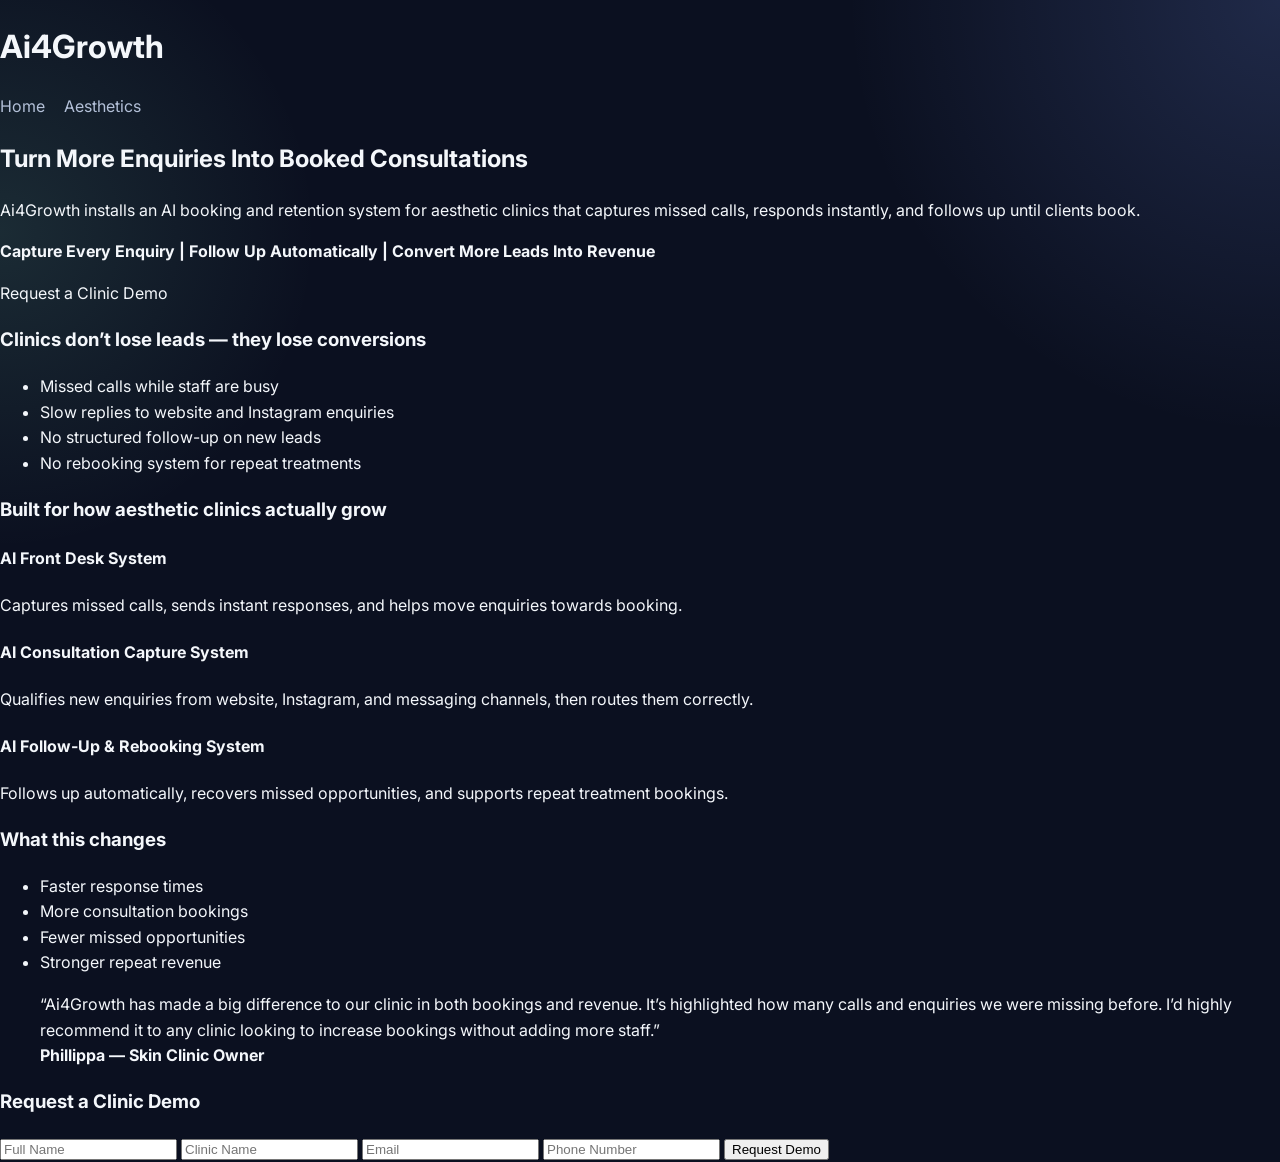
==== aesthetics.html @ f203308a "Create aesthetics.html" ====
<!DOCTYPE html>
<html lang="en">
<head>
  <meta charset="UTF-8" />
  <meta name="viewport" content="width=device-width, initial-scale=1.0" />
  <title>Aesthetics | Ai4Growth</title>
  <meta name="description" content="Ai4Growth helps aesthetic clinics capture missed enquiries, respond faster, and convert more consultations into booked revenue." />
  <link rel="preconnect" href="https://fonts.googleapis.com">
  <link rel="preconnect" href="https://fonts.gstatic.com" crossorigin>
  <link href="https://fonts.googleapis.com/css2?family=Inter:wght@400;500;600;700;800&display=swap" rel="stylesheet">
  <link rel="stylesheet" href="styles.css" />
</head>
<body>

<header>
  <h1>Ai4Growth</h1>
  <nav>
    <a href="index.html">Home</a>
    <a href="aesthetics.html">Aesthetics</a>
  </nav>
</header>

<section>
  <h2>Turn More Enquiries Into Booked Consultations</h2>
  <p>Ai4Growth installs an AI booking and retention system for aesthetic clinics that captures missed calls, responds instantly, and follows up until clients book.</p>

  <p><strong>Capture Every Enquiry | Follow Up Automatically | Convert More Leads Into Revenue</strong></p>

  <a href="#form">Request a Clinic Demo</a>
</section>

<section>
  <h3>Clinics don’t lose leads — they lose conversions</h3>
  <ul>
    <li>Missed calls while staff are busy</li>
    <li>Slow replies to website and Instagram enquiries</li>
    <li>No structured follow-up on new leads</li>
    <li>No rebooking system for repeat treatments</li>
  </ul>
</section>

<section>
  <h3>Built for how aesthetic clinics actually grow</h3>

  <h4>AI Front Desk System</h4>
  <p>Captures missed calls, sends instant responses, and helps move enquiries towards booking.</p>

  <h4>AI Consultation Capture System</h4>
  <p>Qualifies new enquiries from website, Instagram, and messaging channels, then routes them correctly.</p>

  <h4>AI Follow-Up & Rebooking System</h4>
  <p>Follows up automatically, recovers missed opportunities, and supports repeat treatment bookings.</p>
</section>

<section>
  <h3>What this changes</h3>
  <ul>
    <li>Faster response times</li>
    <li>More consultation bookings</li>
    <li>Fewer missed opportunities</li>
    <li>Stronger repeat revenue</li>
  </ul>
</section>

<section>
  <blockquote>
    “Ai4Growth has made a big difference to our clinic in both bookings and revenue. It’s highlighted how many calls and enquiries we were missing before. I’d highly recommend it to any clinic looking to increase bookings without adding more staff.”
    <br><strong>Phillippa — Skin Clinic Owner</strong>
  </blockquote>
</section>

<section id="form">
  <h3>Request a Clinic Demo</h3>

  <form name="clinic-demo" method="POST" data-netlify="true">
    <input type="hidden" name="form-name" value="clinic-demo">

    <input type="text" name="name" placeholder="Full Name" required>
    <input type="text" name="clinic" placeholder="Clinic Name">
    <input type="email" name="email" placeholder="Email" required>
    <input type="tel" name="phone" placeholder="Phone Number">

    <button type="submit">Request Demo</button>
  </form>
</section>

</body>
</html>
---- styles.css ----
:root {
  --bg: #0b1020;
  --bg-soft: #10182d;
  --surface: rgba(255, 255, 255, 0.06);
  --surface-strong: rgba(255, 255, 255, 0.1);
  --text: #f4f7fb;
  --muted: #b3c0d8;
  --line: rgba(255, 255, 255, 0.1);
  --accent: #7c9cff;
  --accent-2: #8ef0c8;
  --shadow: 0 24px 60px rgba(0, 0, 0, 0.28);
}

* { box-sizing: border-box; }
html { scroll-behavior: smooth; }
body {
  margin: 0;
  font-family: 'Inter', system-ui, sans-serif;
  background:
    radial-gradient(circle at top right, rgba(124, 156, 255, 0.18), transparent 25%),
    radial-gradient(circle at left 20%, rgba(142, 240, 200, 0.12), transparent 20%),
    var(--bg);
  color: var(--text);
  line-height: 1.6;
}

a { color: inherit; text-decoration: none; }
img { max-width: 100%; }
.container { width: min(1120px, calc(100% - 2rem)); margin: 0 auto; }
.announcement {
  text-align: center;
  padding: 0.7rem 1rem;
  background: rgba(124, 156, 255, 0.12);
  color: #d7e1ff;
  font-size: 0.95rem;
  border-bottom: 1px solid var(--line);
}
.site-header {
  position: sticky;
  top: 0;
  backdrop-filter: blur(14px);
  background: rgba(11, 16, 32, 0.7);
  border-bottom: 1px solid var(--line);
  z-index: 10;
}
.nav {
  display: flex;
  align-items: center;
  justify-content: space-between;
  padding: 1rem 0;
}
.brand {
  display: flex;
  align-items: center;
  gap: 0.75rem;
  font-weight: 800;
  letter-spacing: 0.02em;
}
.brand-mark {
  width: 2rem;
  height: 2rem;
  display: grid;
  place-items: center;
  border-radius: 0.7rem;
  background: linear-gradient(135deg, var(--accent), var(--accent-2));
  color: #08111f;
  box-shadow: var(--shadow);
}
nav {
  display: flex;
  align-items: center;
  gap: 1.2rem;
  flex-wrap: wrap;
}
nav a { color: var(--muted); }
nav a:hover { color: var(--text); }
.hero {
  padding: 5rem 0 4rem;
}
.hero-grid,
.section-grid,
.testimonial-grid,
.pricing-box,
.waitlist-box {
  display: grid;
  grid-template-columns: repeat(2, minmax(0, 1fr));
  gap: 2rem;
  align-items: center;
}
.eyebrow {
  text-transform: uppercase;
  letter-spacing: 0.12em;
  color: var(--accent-2);
  font-size: 0.85rem;
  font-weight: 700;
  margin-bottom: 0.5rem;
}
.hero h1,
.section h2 {
  line-height: 1.05;
  margin: 0 0 1rem;
}
.hero h1 { font-size: clamp(2.7rem, 6vw, 4.8rem); }
.section h2 { font-size: clamp(2rem, 4vw, 3rem); }
.subcopy,
.muted { color: var(--muted); }
.hero-actions {
  display: flex;
  gap: 1rem;
  flex-wrap: wrap;
  margin: 1.5rem 0 2rem;
}
.btn {
  display: inline-flex;
  justify-content: center;
  align-items: center;
  gap: 0.5rem;
  border-radius: 999px;
  padding: 0.95rem 1.35rem;
  font-weight: 700;
  border: 1px solid transparent;
  transition: 0.2s ease;
}
.btn:hover { transform: translateY(-1px); }
.btn-primary {
  background: linear-gradient(135deg, var(--accent), #9a8dff);
  color: white;
  box-shadow: var(--shadow);
}
.btn-secondary,
.btn-outline {
  border-color: var(--line);
  color: var(--text);
  background: rgba(255,255,255,0.02);
}
.btn-small { padding: 0.65rem 1rem; }
.full-width { width: 100%; }
.stats {
  display: grid;
  grid-template-columns: repeat(3, minmax(0, 1fr));
  gap: 1rem;
}
.stats div,
.hero-card,
.info-card,
.step-card,
.feature-card,
.quote-card,
.pricing-card,
.waitlist-form,
.pricing-box,
.waitlist-box {
  background: var(--surface);
  border: 1px solid var(--line);
  box-shadow: var(--shadow);
}
.stats div {
  border-radius: 1rem;
  padding: 1rem;
}
.stats strong { display: block; font-size: 1.15rem; }
.stats span { color: var(--muted); font-size: 0.9rem; }
.hero-card,
.info-card,
.step-card,
.feature-card,
.quote-card,
.pricing-card,
.waitlist-form {
  border-radius: 1.4rem;
  padding: 1.4rem;
}
.hero-card { padding: 1.6rem; }
.hero-card ul,
.pricing-card ul { padding-left: 1.2rem; color: var(--muted); }
.mini-card-label,
.price-tag {
  display: inline-block;
  margin-bottom: 0.8rem;
  background: rgba(142, 240, 200, 0.14);
  color: var(--accent-2);
  padding: 0.35rem 0.7rem;
  border-radius: 999px;
  font-size: 0.82rem;
  font-weight: 700;
}
.hero-card-footer {
  margin-top: 1rem;
  display: flex;
  justify-content: space-between;
  align-items: center;
  gap: 1rem;
  color: var(--muted);
}
.pill {
  border: 1px solid var(--line);
  border-radius: 999px;
  padding: 0.35rem 0.7rem;
}
.logo-strip {
  border-top: 1px solid var(--line);
  border-bottom: 1px solid var(--line);
  background: rgba(255,255,255,0.02);
}
.logos {
  display: flex;
  gap: 1.4rem;
  align-items: center;
  justify-content: space-between;
  flex-wrap: wrap;
  padding: 1rem 0;
  color: var(--muted);
}
.section { padding: 5rem 0; }
.alt-bg { background: rgba(255,255,255,0.025); }
.problem-points,
.features-grid,
.steps,
.faq-list {
  display: grid;
  gap: 1rem;
}
.problem-points,
.features-grid { grid-template-columns: repeat(3, minmax(0, 1fr)); }
.steps { grid-template-columns: repeat(3, minmax(0, 1fr)); margin-top: 2rem; }
.center { text-align: center; max-width: 760px; margin: 0 auto 2rem; }
.section-heading { margin-bottom: 2rem; }
.step-number {
  color: var(--accent-2);
  font-weight: 800;
  letter-spacing: 0.1em;
}
.quote-card p { font-size: 1.2rem; line-height: 1.5; }
.quote-author { color: var(--muted); }
.pricing-box,
.waitlist-box {
  border-radius: 1.8rem;
  padding: 2rem;
}
.waitlist-form {
  display: grid;
  gap: 1rem;
}
.waitlist-form label {
  display: grid;
  gap: 0.45rem;
  font-weight: 600;
}
.waitlist-form input {
  width: 100%;
  background: rgba(255,255,255,0.03);
  color: var(--text);
  border: 1px solid var(--line);
  border-radius: 0.9rem;
  padding: 0.95rem 1rem;
  font: inherit;
}
.waitlist-form input::placeholder { color: #90a1c0; }
.form-message {
  min-height: 1.5rem;
  margin: 0;
  color: var(--accent-2);
  font-weight: 600;
}
.faq-list details {
  border: 1px solid var(--line);
  background: rgba(255,255,255,0.03);
  border-radius: 1rem;
  padding: 1rem 1.1rem;
}
.faq-list summary {
  cursor: pointer;
  font-weight: 700;
}
.site-footer {
  padding: 2rem 0 3rem;
  border-top: 1px solid var(--line);
}
.footer-content {
  display: flex;
  justify-content: space-between;
  gap: 1rem;
  align-items: center;
  flex-wrap: wrap;
}
.footer-links {
  display: flex;
  gap: 1rem;
  flex-wrap: wrap;
  color: var(--muted);
}

@media (max-width: 900px) {
  .hero-grid,
  .section-grid,
  .testimonial-grid,
  .pricing-box,
  .waitlist-box,
  .problem-points,
  .features-grid,
  .steps {
    grid-template-columns: 1fr;
  }

  nav {
    justify-content: flex-end;
    gap: 0.85rem;
    font-size: 0.95rem;
  }

  .hero { padding-top: 3rem; }
}

@media (max-width: 640px) {
  .stats { grid-template-columns: 1fr; }
  .nav { gap: 1rem; align-items: flex-start; flex-direction: column; }
  nav { justify-content: flex-start; }
}
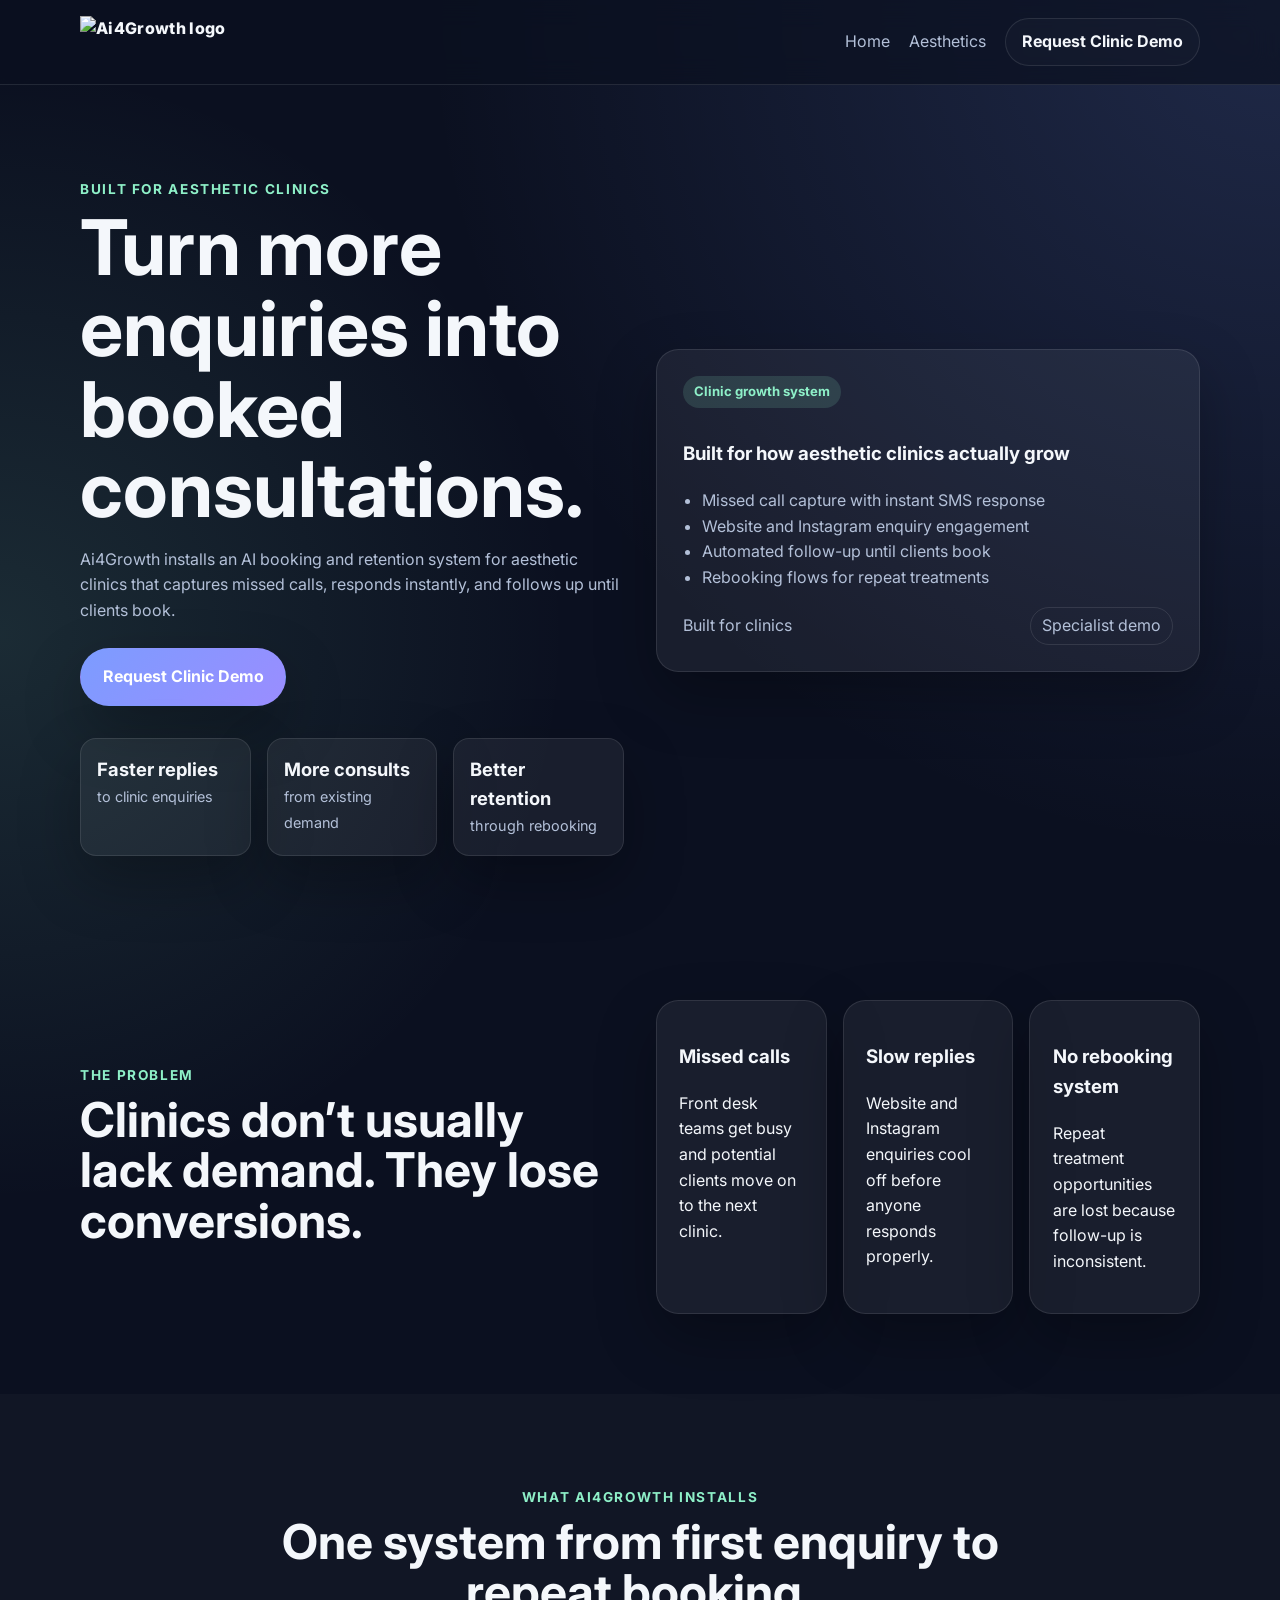
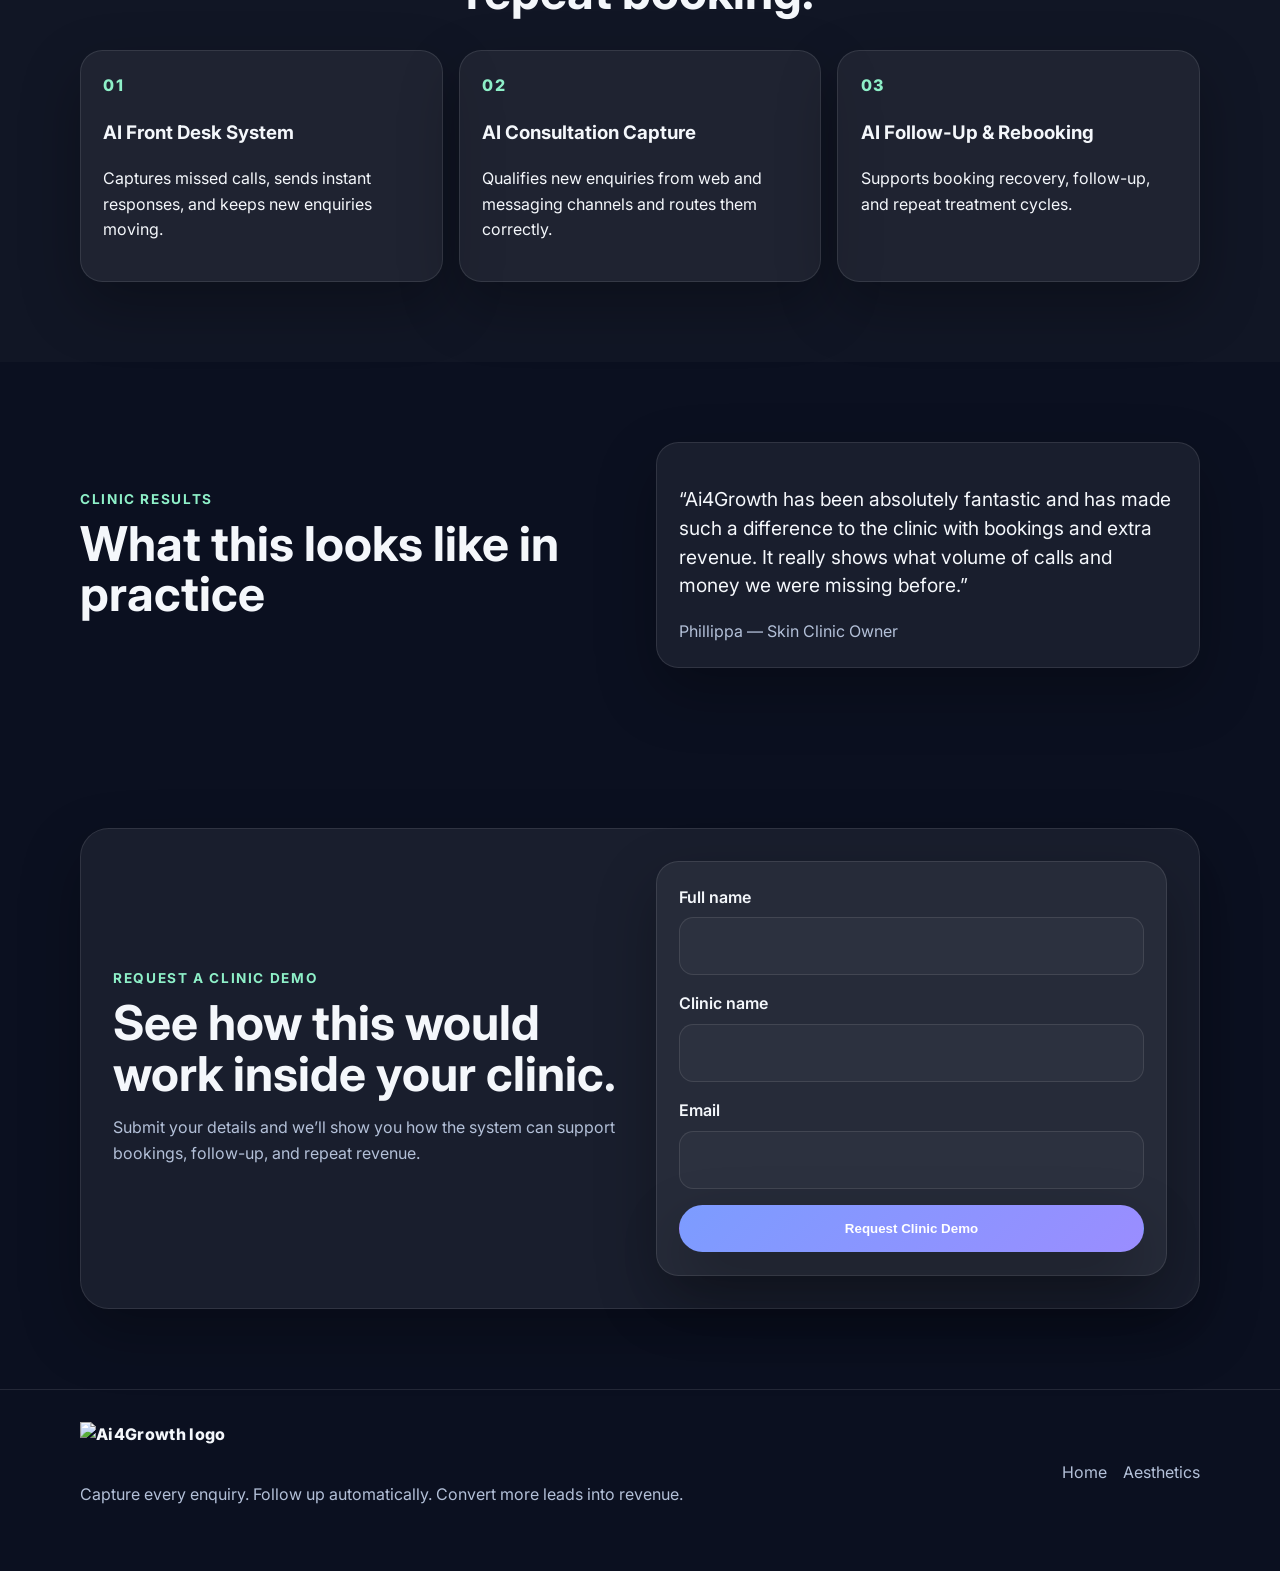
==== commit 37bb74ed: "Update aesthetics.html" ====
--- a/aesthetics.html
+++ b/aesthetics.html
@@ -4,85 +4,189 @@
   <meta charset="UTF-8" />
   <meta name="viewport" content="width=device-width, initial-scale=1.0" />
   <title>Aesthetics | Ai4Growth</title>
-  <meta name="description" content="Ai4Growth helps aesthetic clinics capture missed enquiries, respond faster, and convert more consultations into booked revenue." />
+  <meta name="description" content="Ai4Growth helps aesthetic clinics capture missed enquiries, respond faster, and convert more consultations into booked revenue.">
   <link rel="preconnect" href="https://fonts.googleapis.com">
   <link rel="preconnect" href="https://fonts.gstatic.com" crossorigin>
   <link href="https://fonts.googleapis.com/css2?family=Inter:wght@400;500;600;700;800&display=swap" rel="stylesheet">
   <link rel="stylesheet" href="styles.css" />
 </head>
+
 <body>
 
-<header>
-  <h1>Ai4Growth</h1>
-  <nav>
-    <a href="index.html">Home</a>
-    <a href="aesthetics.html">Aesthetics</a>
-  </nav>
+<header class="site-header">
+  <div class="container nav">
+    <div class="brand">
+      <img src="logo.png" alt="Ai4Growth logo" class="brand-logo">
+    </div>
+    <nav>
+      <a href="index.html">Home</a>
+      <a href="aesthetics.html">Aesthetics</a>
+      <a href="#form" class="btn btn-small btn-outline">Request Clinic Demo</a>
+    </nav>
+  </div>
 </header>
 
-<section>
-  <h2>Turn More Enquiries Into Booked Consultations</h2>
-  <p>Ai4Growth installs an AI booking and retention system for aesthetic clinics that captures missed calls, responds instantly, and follows up until clients book.</p>
+<main>
 
-  <p><strong>Capture Every Enquiry | Follow Up Automatically | Convert More Leads Into Revenue</strong></p>
+<section class="hero">
+  <div class="container hero-grid">
 
-  <a href="#form">Request a Clinic Demo</a>
+    <div class="hero-copy">
+      <p class="eyebrow">Built for aesthetic clinics</p>
+
+      <h1>Turn more enquiries into booked consultations.</h1>
+
+      <p class="subcopy">
+        Ai4Growth installs an AI booking and retention system for aesthetic clinics that captures missed calls, responds instantly, and follows up until clients book.
+      </p>
+
+      <div class="hero-actions">
+        <a href="#form" class="btn btn-primary">Request Clinic Demo</a>
+      </div>
+
+      <div class="stats">
+        <div><strong>Faster replies</strong><span>to clinic enquiries</span></div>
+        <div><strong>More consults</strong><span>from existing demand</span></div>
+        <div><strong>Better retention</strong><span>through rebooking</span></div>
+      </div>
+    </div>
+
+    <div class="hero-card">
+      <div class="mini-card-label">Clinic growth system</div>
+      <h3>Built for how aesthetic clinics actually grow</h3>
+      <ul>
+        <li>Missed call capture with instant SMS response</li>
+        <li>Website and Instagram enquiry engagement</li>
+        <li>Automated follow-up until clients book</li>
+        <li>Rebooking flows for repeat treatments</li>
+      </ul>
+      <div class="hero-card-footer">
+        <span>Built for clinics</span>
+        <span class="pill">Specialist demo</span>
+      </div>
+    </div>
+
+  </div>
 </section>
 
-<section>
-  <h3>Clinics don’t lose leads — they lose conversions</h3>
-  <ul>
-    <li>Missed calls while staff are busy</li>
-    <li>Slow replies to website and Instagram enquiries</li>
-    <li>No structured follow-up on new leads</li>
-    <li>No rebooking system for repeat treatments</li>
-  </ul>
+<section class="section">
+  <div class="container section-grid">
+    <div>
+      <p class="eyebrow">The problem</p>
+      <h2>Clinics don’t usually lack demand. They lose conversions.</h2>
+    </div>
+    <div class="problem-points">
+      <div class="info-card">
+        <h3>Missed calls</h3>
+        <p>Front desk teams get busy and potential clients move on to the next clinic.</p>
+      </div>
+      <div class="info-card">
+        <h3>Slow replies</h3>
+        <p>Website and Instagram enquiries cool off before anyone responds properly.</p>
+      </div>
+      <div class="info-card">
+        <h3>No rebooking system</h3>
+        <p>Repeat treatment opportunities are lost because follow-up is inconsistent.</p>
+      </div>
+    </div>
+  </div>
 </section>
 
-<section>
-  <h3>Built for how aesthetic clinics actually grow</h3>
+<section class="section alt-bg">
+  <div class="container">
+    <div class="section-heading center">
+      <p class="eyebrow">What Ai4Growth installs</p>
+      <h2>One system from first enquiry to repeat booking.</h2>
+    </div>
 
-  <h4>AI Front Desk System</h4>
-  <p>Captures missed calls, sends instant responses, and helps move enquiries towards booking.</p>
-
-  <h4>AI Consultation Capture System</h4>
-  <p>Qualifies new enquiries from website, Instagram, and messaging channels, then routes them correctly.</p>
-
-  <h4>AI Follow-Up & Rebooking System</h4>
-  <p>Follows up automatically, recovers missed opportunities, and supports repeat treatment bookings.</p>
+    <div class="steps">
+      <div class="step-card">
+        <span class="step-number">01</span>
+        <h3>AI Front Desk System</h3>
+        <p>Captures missed calls, sends instant responses, and keeps new enquiries moving.</p>
+      </div>
+      <div class="step-card">
+        <span class="step-number">02</span>
+        <h3>AI Consultation Capture</h3>
+        <p>Qualifies new enquiries from web and messaging channels and routes them correctly.</p>
+      </div>
+      <div class="step-card">
+        <span class="step-number">03</span>
+        <h3>AI Follow-Up & Rebooking</h3>
+        <p>Supports booking recovery, follow-up, and repeat treatment cycles.</p>
+      </div>
+    </div>
+  </div>
 </section>
 
-<section>
-  <h3>What this changes</h3>
-  <ul>
-    <li>Faster response times</li>
-    <li>More consultation bookings</li>
-    <li>Fewer missed opportunities</li>
-    <li>Stronger repeat revenue</li>
-  </ul>
+<section class="section testimonial-section">
+  <div class="container testimonial-grid">
+    <div>
+      <p class="eyebrow">Clinic results</p>
+      <h2>What this looks like in practice</h2>
+    </div>
+
+    <div class="quote-card">
+      <p>
+        “Ai4Growth has been absolutely fantastic and has made such a difference to the clinic with bookings and extra revenue. It really shows what volume of calls and money we were missing before.”
+      </p>
+      <div class="quote-author">Phillippa — Skin Clinic Owner</div>
+    </div>
+  </div>
 </section>
 
-<section>
-  <blockquote>
-    “Ai4Growth has made a big difference to our clinic in both bookings and revenue. It’s highlighted how many calls and enquiries we were missing before. I’d highly recommend it to any clinic looking to increase bookings without adding more staff.”
-    <br><strong>Phillippa — Skin Clinic Owner</strong>
-  </blockquote>
+<section id="form" class="section waitlist-section">
+  <div class="container waitlist-box">
+
+    <div>
+      <p class="eyebrow">Request a clinic demo</p>
+      <h2>See how this would work inside your clinic.</h2>
+      <p class="muted">Submit your details and we’ll show you how the system can support bookings, follow-up, and repeat revenue.</p>
+    </div>
+
+    <form name="clinic-demo" method="POST" data-netlify="true" class="waitlist-form">
+      <input type="hidden" name="form-name" value="clinic-demo">
+
+      <label>
+        Full name
+        <input type="text" name="name" required>
+      </label>
+
+      <label>
+        Clinic name
+        <input type="text" name="clinic">
+      </label>
+
+      <label>
+        Email
+        <input type="email" name="email" required>
+      </label>
+
+      <button type="submit" class="btn btn-primary full-width">Request Clinic Demo</button>
+    </form>
+
+  </div>
 </section>
 
-<section id="form">
-  <h3>Request a Clinic Demo</h3>
+</main>
 
-  <form name="clinic-demo" method="POST" data-netlify="true">
-    <input type="hidden" name="form-name" value="clinic-demo">
+<footer class="site-footer">
+  <div class="container footer-content">
 
-    <input type="text" name="name" placeholder="Full Name" required>
-    <input type="text" name="clinic" placeholder="Clinic Name">
-    <input type="email" name="email" placeholder="Email" required>
-    <input type="tel" name="phone" placeholder="Phone Number">
+    <div>
+      <div class="brand footer-brand">
+        <img src="logo.png" alt="Ai4Growth logo" class="footer-logo">
+      </div>
+      <p class="muted">Capture every enquiry. Follow up automatically. Convert more leads into revenue.</p>
+    </div>
 
-    <button type="submit">Request Demo</button>
-  </form>
-</section>
+    <div class="footer-links">
+      <a href="index.html">Home</a>
+      <a href="aesthetics.html">Aesthetics</a>
+    </div>
+
+  </div>
+</footer>
 
 </body>
 </html>
--- a/styles.css
+++ b/styles.css
@@ -316,3 +316,10 @@
   .nav { gap: 1rem; align-items: flex-start; flex-direction: column; }
   nav { justify-content: flex-start; }
 }
+.brand-logo {
+  height: 52px;
+}
+
+.footer-logo {
+  height: 44px;
+}
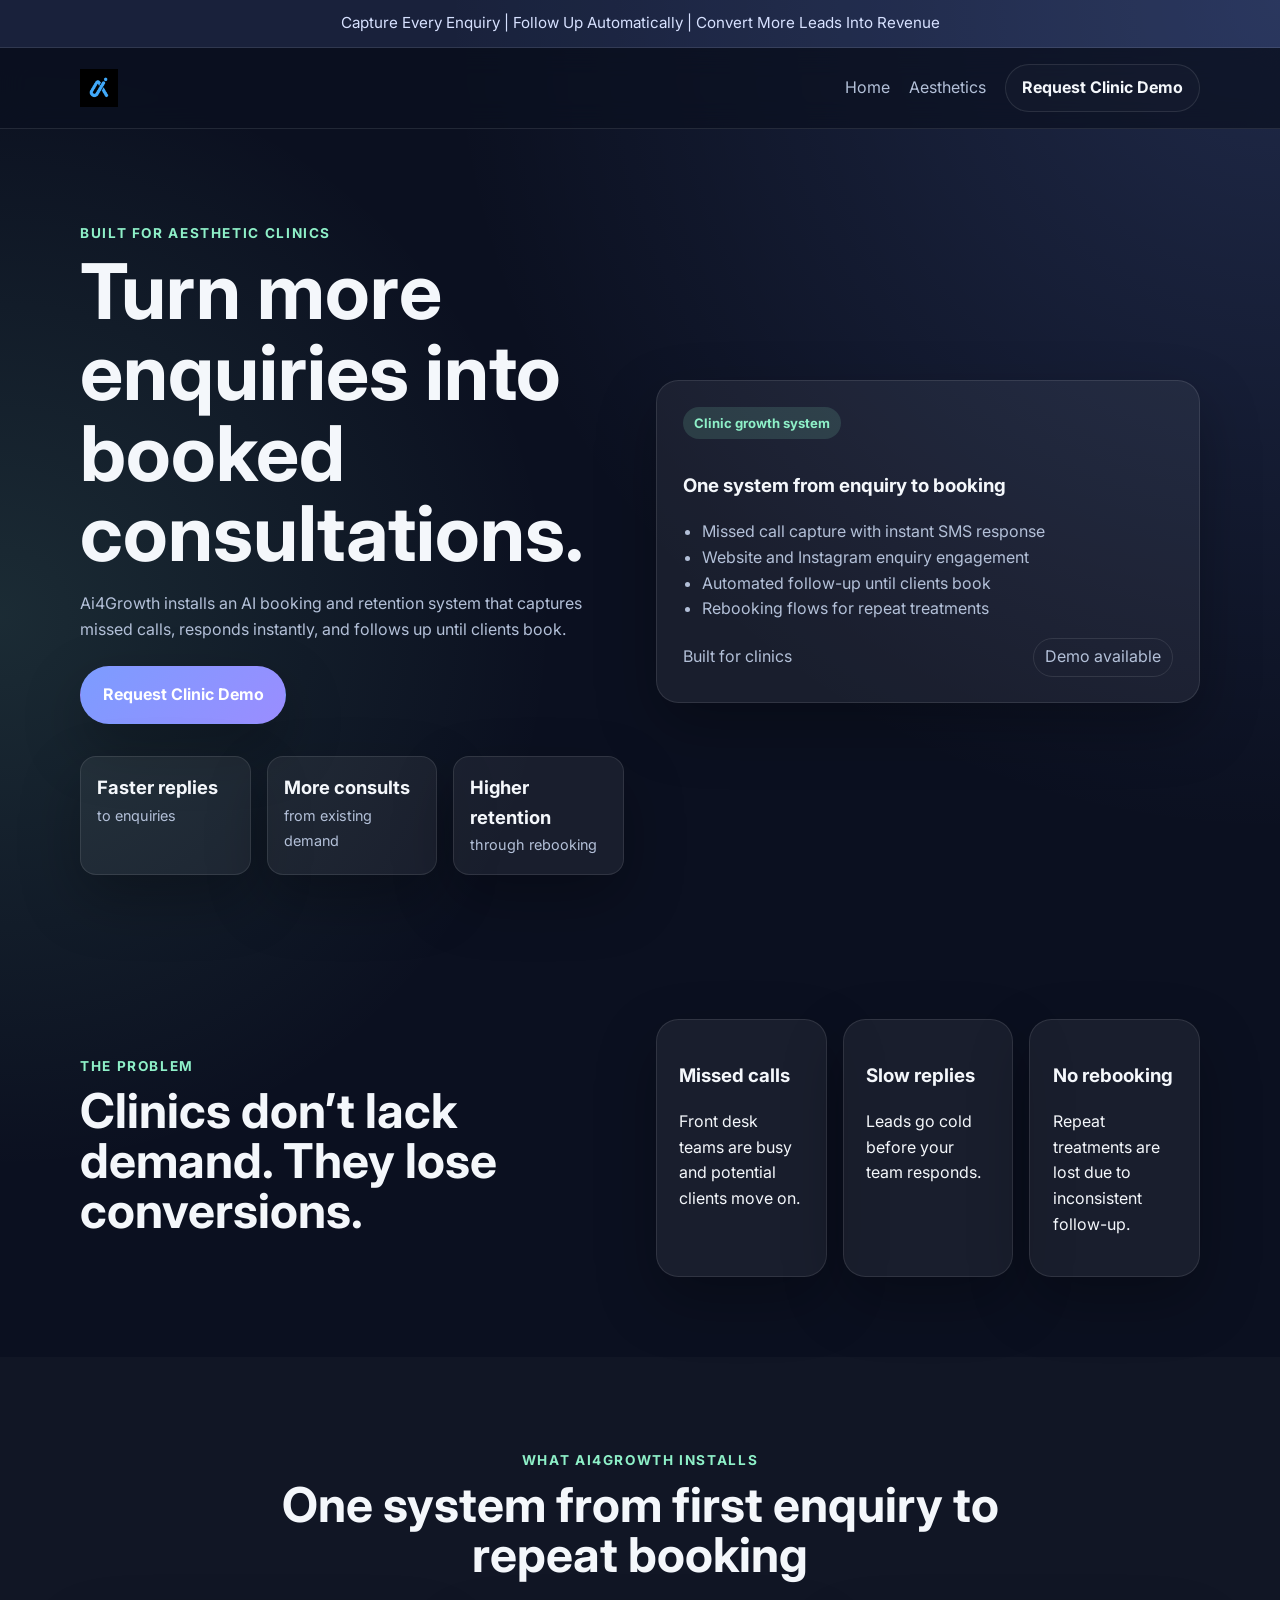
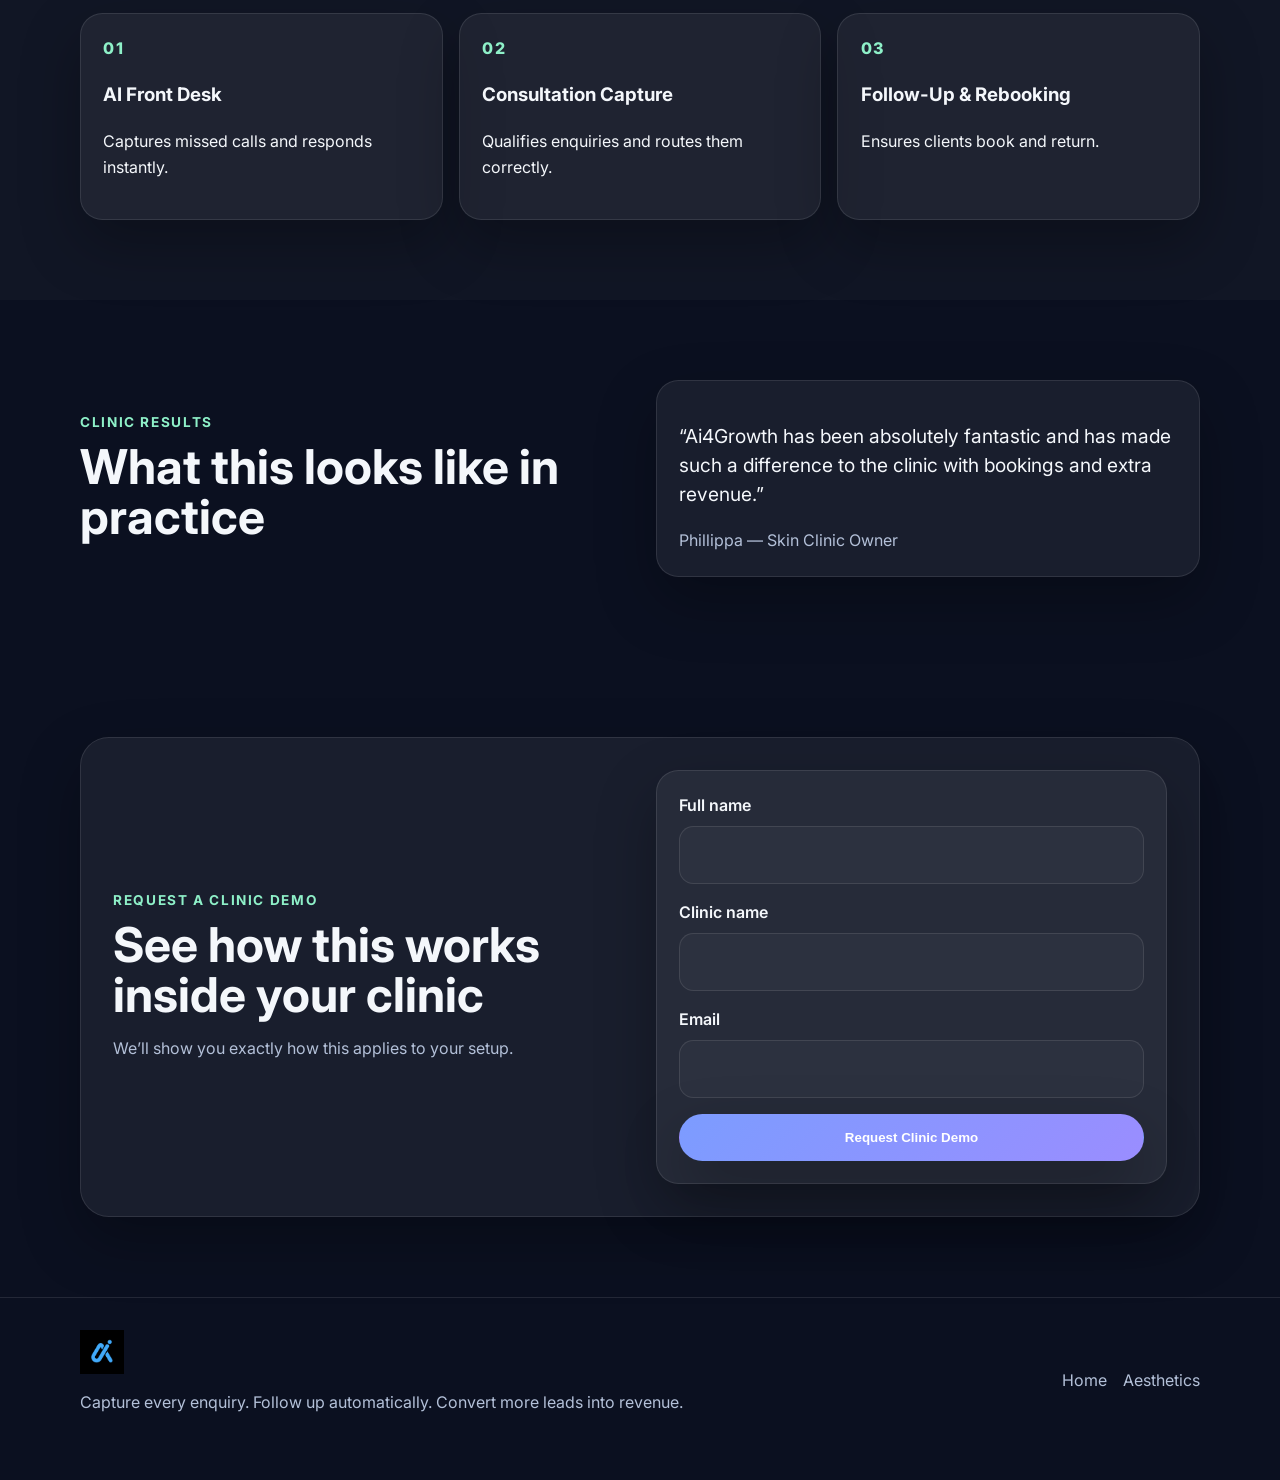
==== commit 411cccf7: "Update aesthetics.html" ====
--- a/aesthetics.html
+++ b/aesthetics.html
@@ -13,6 +13,11 @@
 
 <body>
 
+<!-- USP BAR -->
+<div class="announcement usp-bar">
+  Capture Every Enquiry | Follow Up Automatically | Convert More Leads Into Revenue
+</div>
+
 <header class="site-header">
   <div class="container nav">
     <div class="brand">
@@ -37,7 +42,7 @@
       <h1>Turn more enquiries into booked consultations.</h1>
 
       <p class="subcopy">
-        Ai4Growth installs an AI booking and retention system for aesthetic clinics that captures missed calls, responds instantly, and follows up until clients book.
+        Ai4Growth installs an AI booking and retention system that captures missed calls, responds instantly, and follows up until clients book.
       </p>
 
       <div class="hero-actions">
@@ -45,15 +50,15 @@
       </div>
 
       <div class="stats">
-        <div><strong>Faster replies</strong><span>to clinic enquiries</span></div>
+        <div><strong>Faster replies</strong><span>to enquiries</span></div>
         <div><strong>More consults</strong><span>from existing demand</span></div>
-        <div><strong>Better retention</strong><span>through rebooking</span></div>
+        <div><strong>Higher retention</strong><span>through rebooking</span></div>
       </div>
     </div>
 
     <div class="hero-card">
       <div class="mini-card-label">Clinic growth system</div>
-      <h3>Built for how aesthetic clinics actually grow</h3>
+      <h3>One system from enquiry to booking</h3>
       <ul>
         <li>Missed call capture with instant SMS response</li>
         <li>Website and Instagram enquiry engagement</li>
@@ -62,7 +67,7 @@
       </ul>
       <div class="hero-card-footer">
         <span>Built for clinics</span>
-        <span class="pill">Specialist demo</span>
+        <span class="pill">Demo available</span>
       </div>
     </div>
 
@@ -73,20 +78,23 @@
   <div class="container section-grid">
     <div>
       <p class="eyebrow">The problem</p>
-      <h2>Clinics don’t usually lack demand. They lose conversions.</h2>
-    </div>
+      <h2>Clinics don’t lack demand. They lose conversions.</h2>
+    </div>
+
     <div class="problem-points">
       <div class="info-card">
         <h3>Missed calls</h3>
-        <p>Front desk teams get busy and potential clients move on to the next clinic.</p>
-      </div>
+        <p>Front desk teams are busy and potential clients move on.</p>
+      </div>
+
       <div class="info-card">
         <h3>Slow replies</h3>
-        <p>Website and Instagram enquiries cool off before anyone responds properly.</p>
-      </div>
+        <p>Leads go cold before your team responds.</p>
+      </div>
+
       <div class="info-card">
-        <h3>No rebooking system</h3>
-        <p>Repeat treatment opportunities are lost because follow-up is inconsistent.</p>
+        <h3>No rebooking</h3>
+        <p>Repeat treatments are lost due to inconsistent follow-up.</p>
       </div>
     </div>
   </div>
@@ -96,24 +104,26 @@
   <div class="container">
     <div class="section-heading center">
       <p class="eyebrow">What Ai4Growth installs</p>
-      <h2>One system from first enquiry to repeat booking.</h2>
+      <h2>One system from first enquiry to repeat booking</h2>
     </div>
 
     <div class="steps">
       <div class="step-card">
         <span class="step-number">01</span>
-        <h3>AI Front Desk System</h3>
-        <p>Captures missed calls, sends instant responses, and keeps new enquiries moving.</p>
-      </div>
+        <h3>AI Front Desk</h3>
+        <p>Captures missed calls and responds instantly.</p>
+      </div>
+
       <div class="step-card">
         <span class="step-number">02</span>
-        <h3>AI Consultation Capture</h3>
-        <p>Qualifies new enquiries from web and messaging channels and routes them correctly.</p>
-      </div>
+        <h3>Consultation Capture</h3>
+        <p>Qualifies enquiries and routes them correctly.</p>
+      </div>
+
       <div class="step-card">
         <span class="step-number">03</span>
-        <h3>AI Follow-Up & Rebooking</h3>
-        <p>Supports booking recovery, follow-up, and repeat treatment cycles.</p>
+        <h3>Follow-Up & Rebooking</h3>
+        <p>Ensures clients book and return.</p>
       </div>
     </div>
   </div>
@@ -128,7 +138,7 @@
 
     <div class="quote-card">
       <p>
-        “Ai4Growth has been absolutely fantastic and has made such a difference to the clinic with bookings and extra revenue. It really shows what volume of calls and money we were missing before.”
+        “Ai4Growth has been absolutely fantastic and has made such a difference to the clinic with bookings and extra revenue.”
       </p>
       <div class="quote-author">Phillippa — Skin Clinic Owner</div>
     </div>
@@ -140,8 +150,8 @@
 
     <div>
       <p class="eyebrow">Request a clinic demo</p>
-      <h2>See how this would work inside your clinic.</h2>
-      <p class="muted">Submit your details and we’ll show you how the system can support bookings, follow-up, and repeat revenue.</p>
+      <h2>See how this works inside your clinic</h2>
+      <p class="muted">We’ll show you exactly how this applies to your setup.</p>
     </div>
 
     <form name="clinic-demo" method="POST" data-netlify="true" class="waitlist-form">
--- a/styles.css
+++ b/styles.css
@@ -317,6 +317,13 @@
   nav { justify-content: flex-start; }
 }
 .brand-logo {
+  height: 38px;
+}
+  width: auto;
+  display: block;
+}
+
+.brand-logo {
   height: 52px;
 }
 
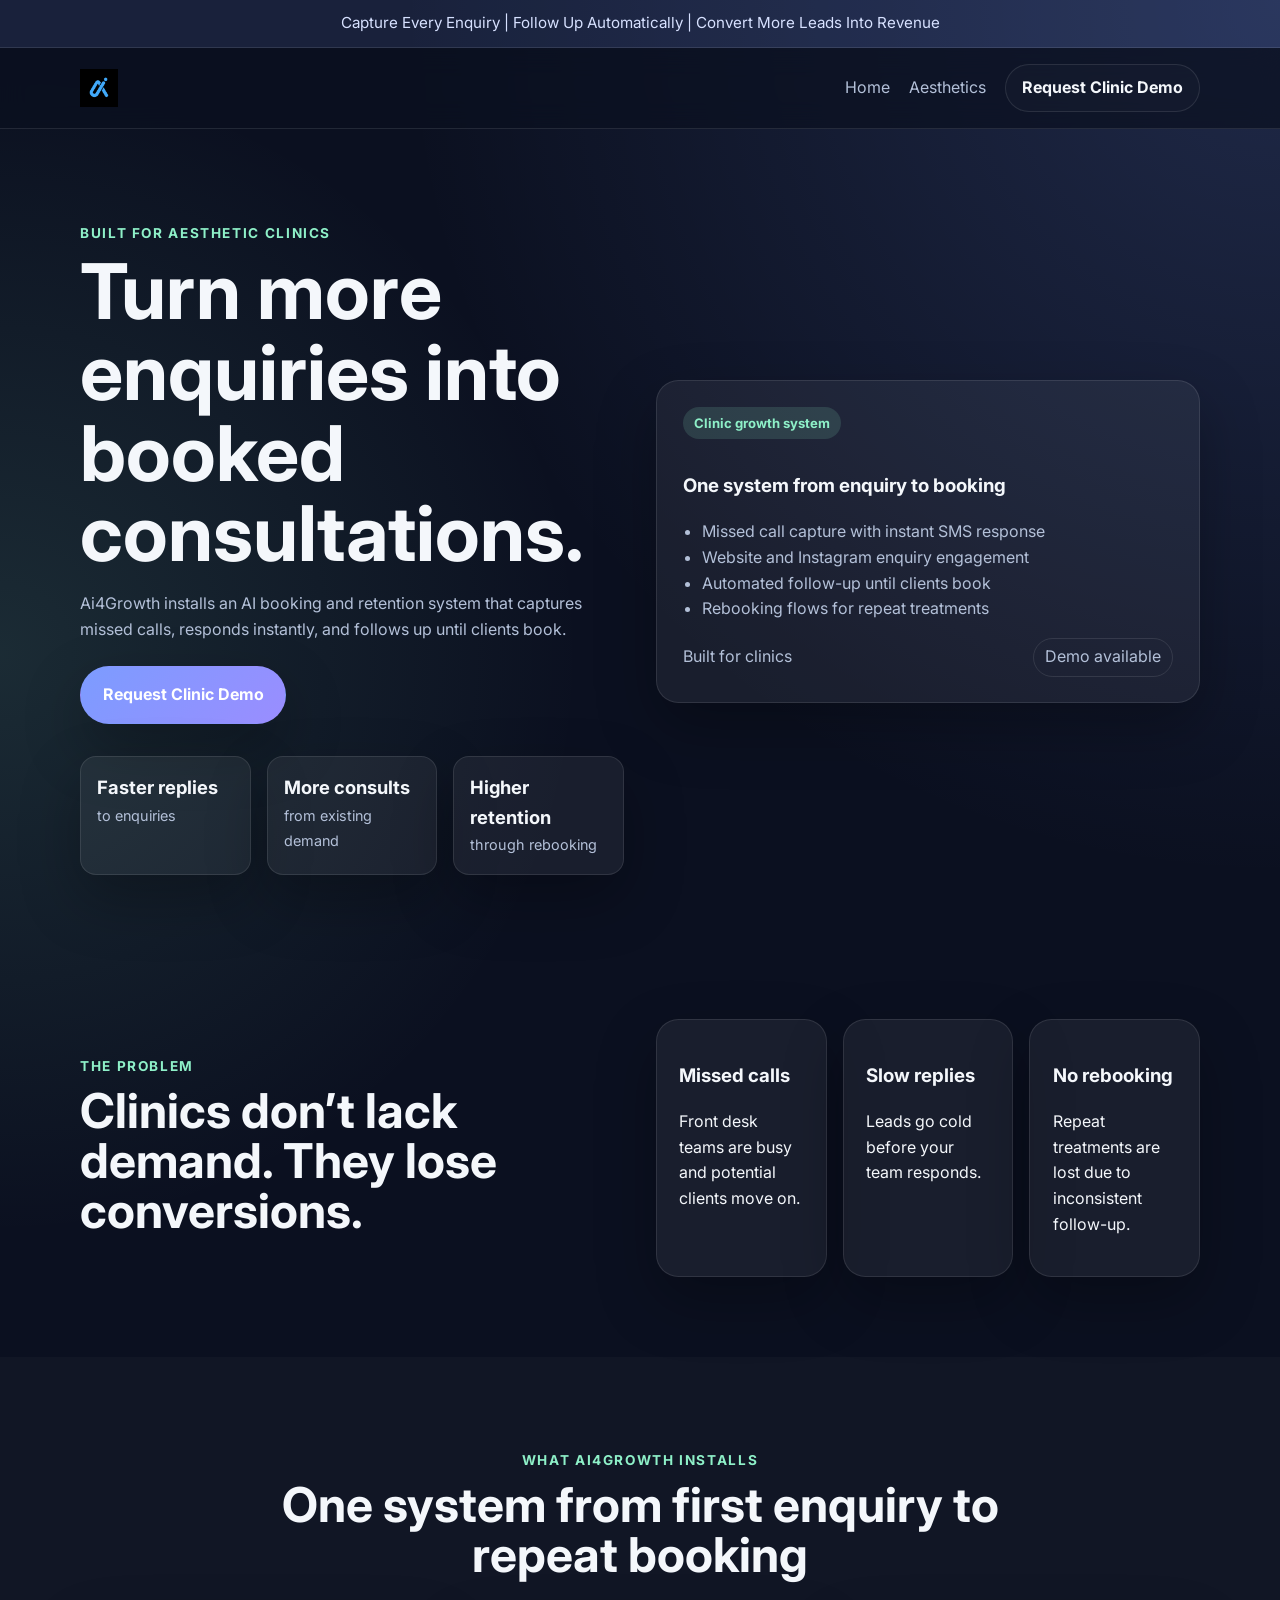
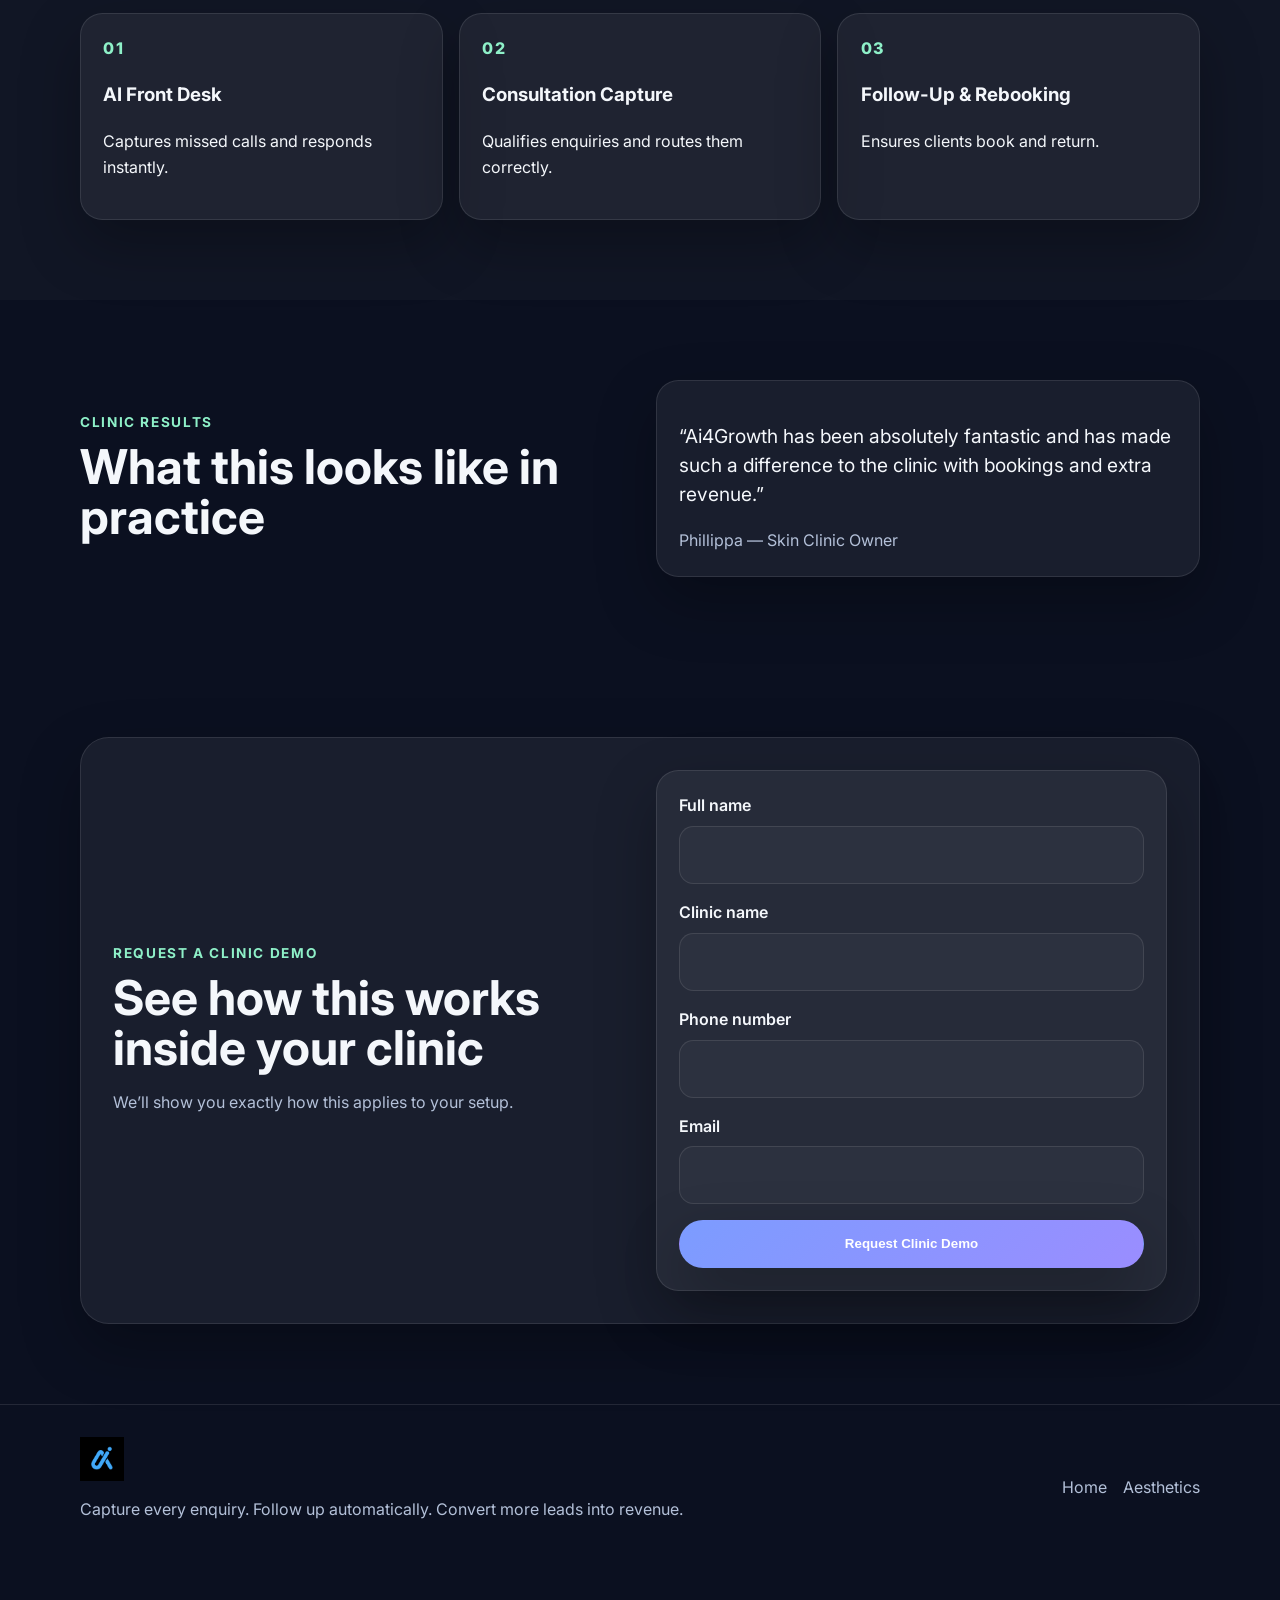
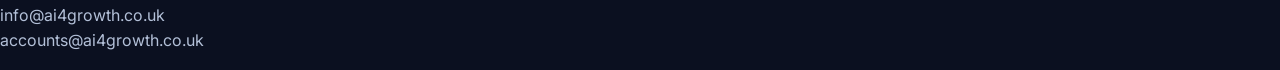
==== commit d99031d5: "Update aesthetics.html" ====
--- a/aesthetics.html
+++ b/aesthetics.html
@@ -168,6 +168,11 @@
       </label>
 
       <label>
+  Phone number
+  <input type="tel" name="phone" required>
+</label>
+
+      <label>
         Email
         <input type="email" name="email" required>
       </label>
@@ -198,5 +203,24 @@
   </div>
 </footer>
 
+  <p class="muted">
+  <a href="mailto:info@ai4growth.co.uk">info@ai4growth.co.uk</a><br>
+  <a href="mailto:accounts@ai4growth.co.uk">accounts@ai4growth.co.uk</a>
+</p>
+
+  <!--Start of Tawk.to Script-->
+<script type="text/javascript">
+var Tawk_API=Tawk_API||{}, Tawk_LoadStart=new Date();
+(function(){
+var s1=document.createElement("script"),s0=document.getElementsByTagName("script")[0];
+s1.async=true;
+s1.src='https://embed.tawk.to/69d33a0a1678ab1c34d72dbb/1jlghlea2';
+s1.charset='UTF-8';
+s1.setAttribute('crossorigin','*');
+s0.parentNode.insertBefore(s1,s0);
+})();
+</script>
+<!--End of Tawk.to Script-->
+  
 </body>
 </html>
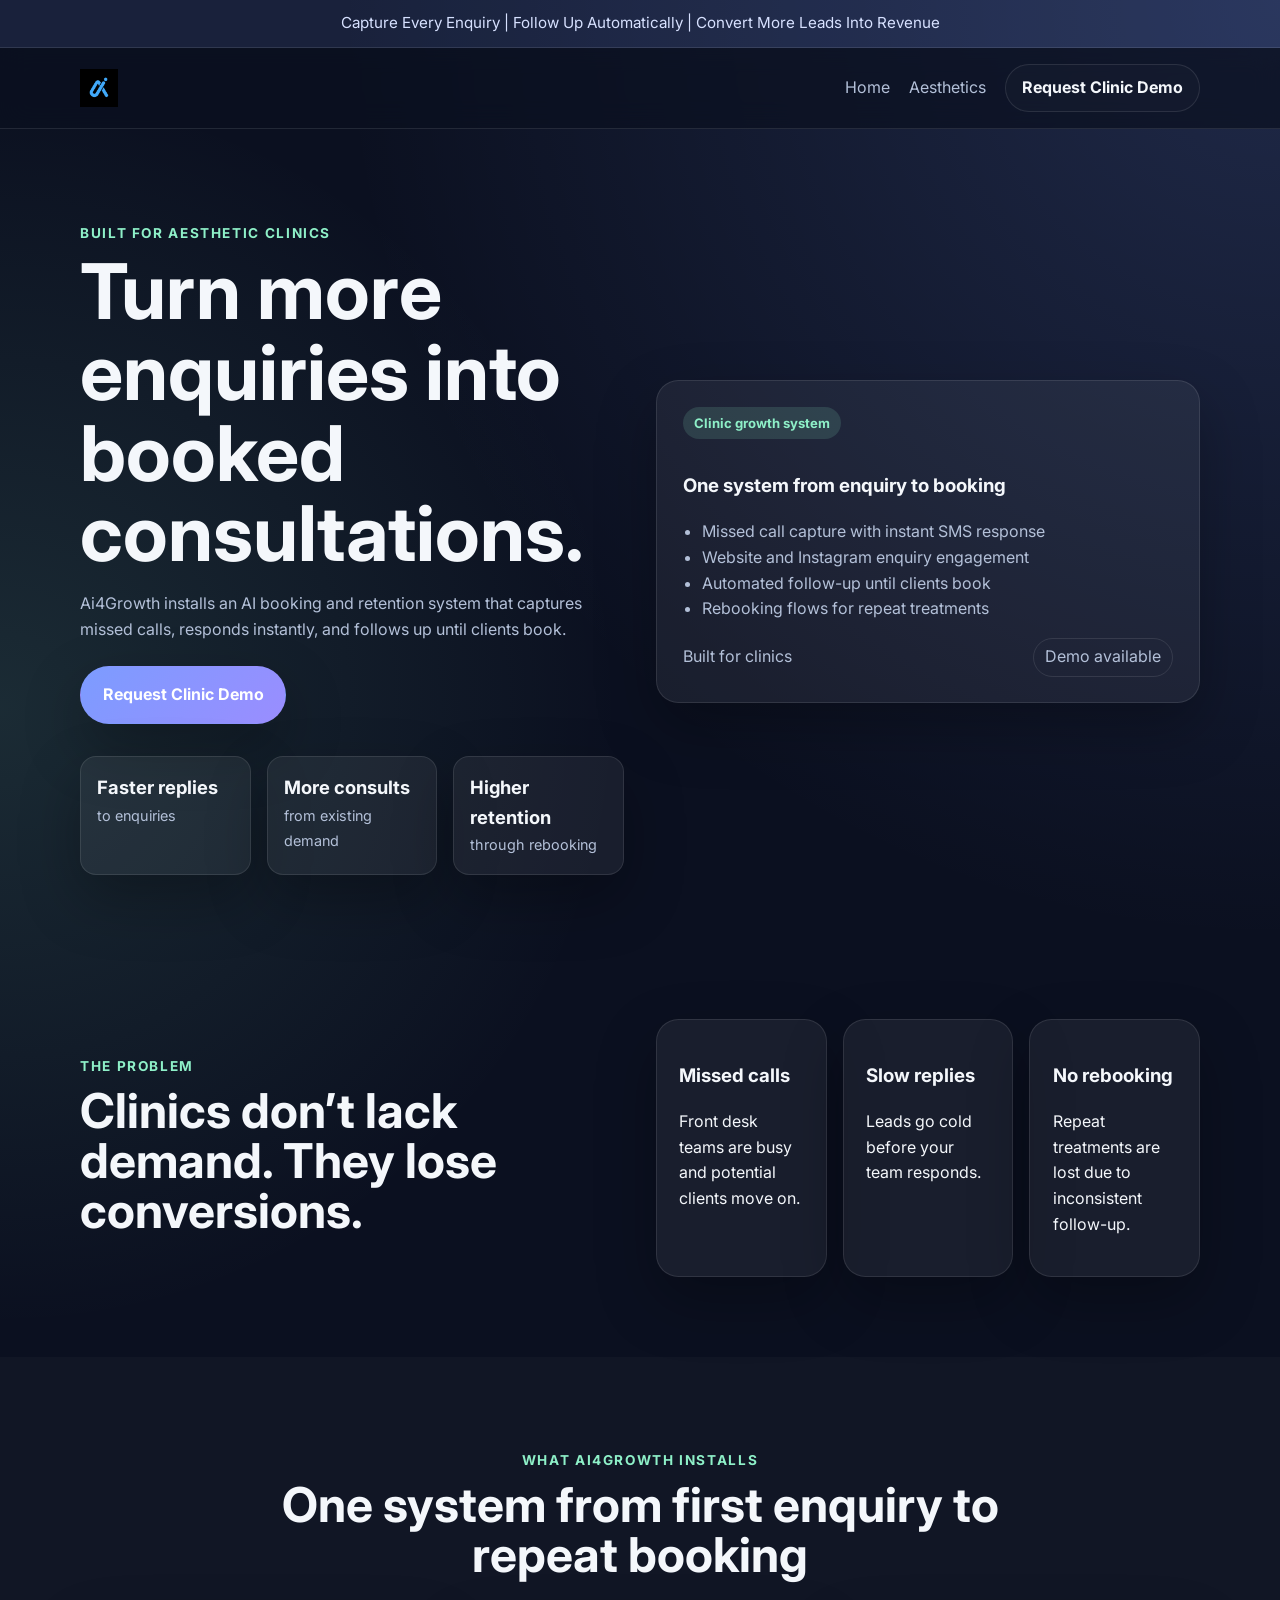
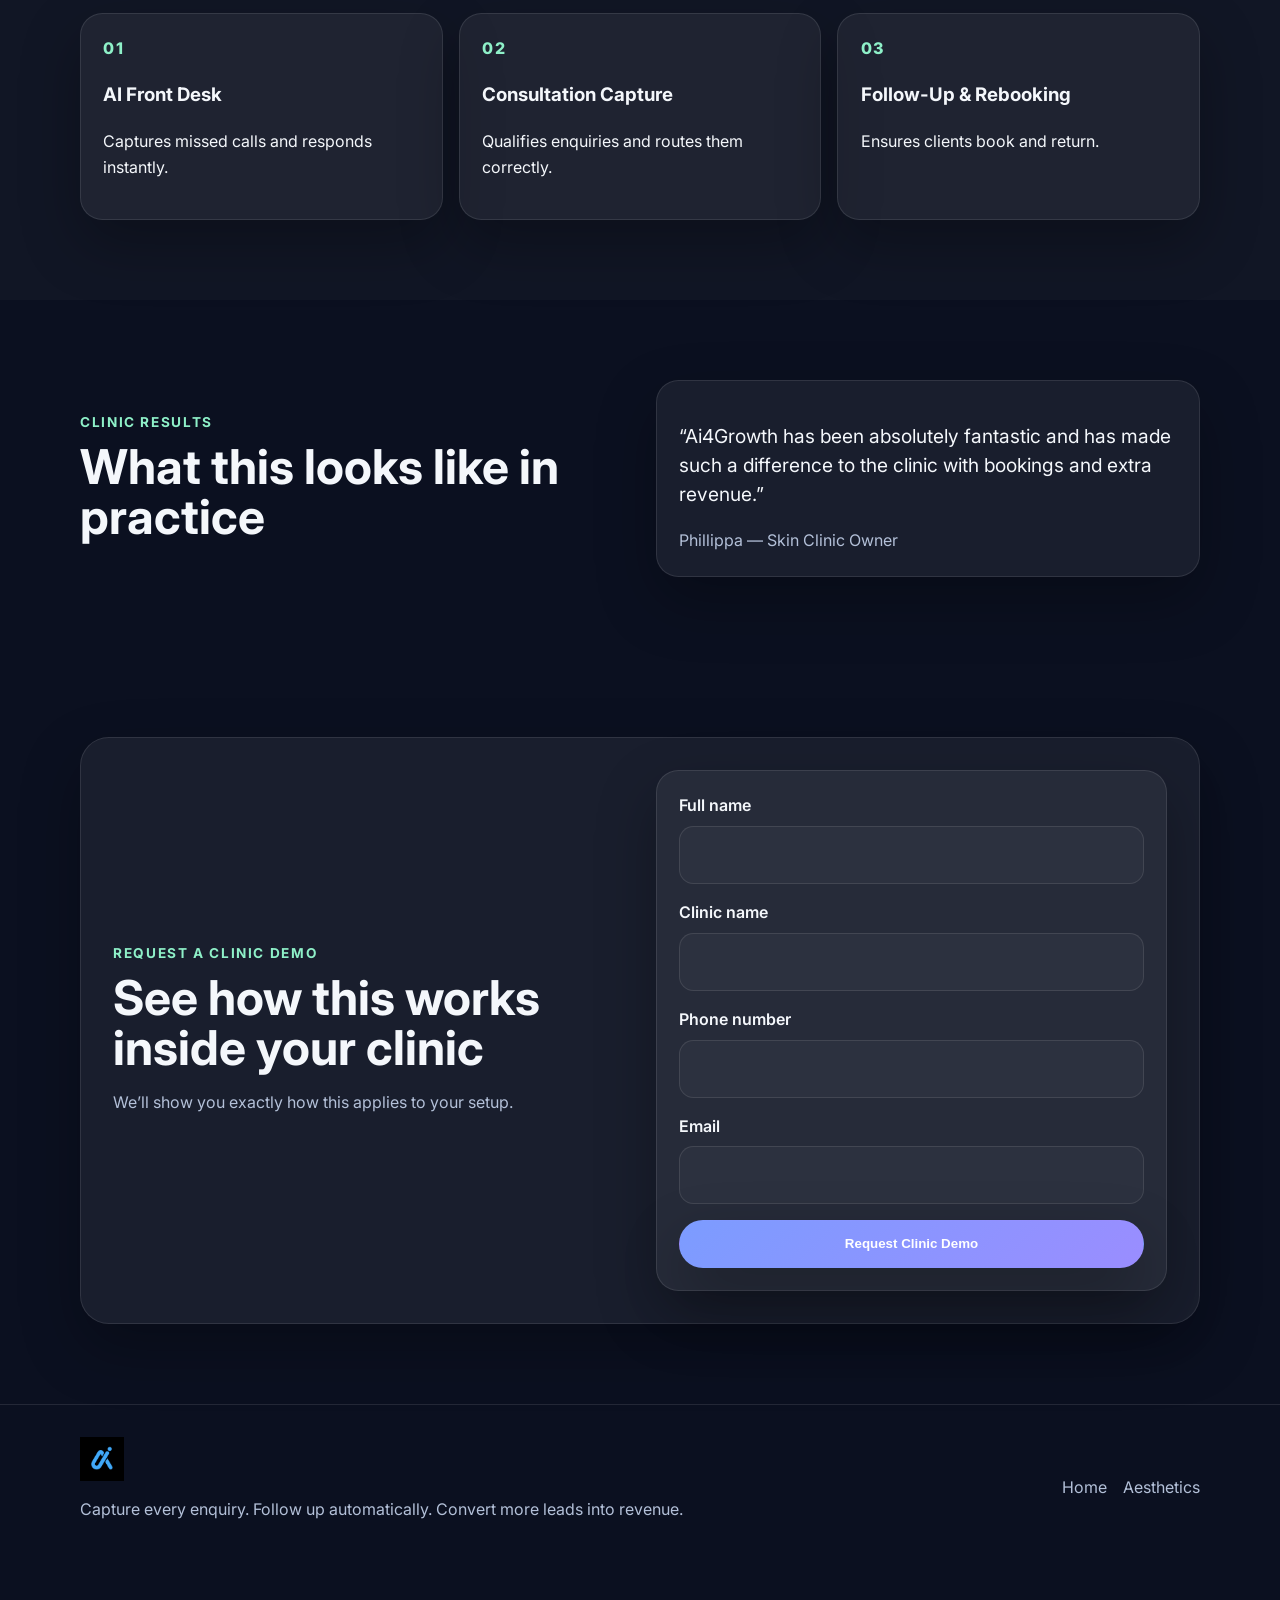
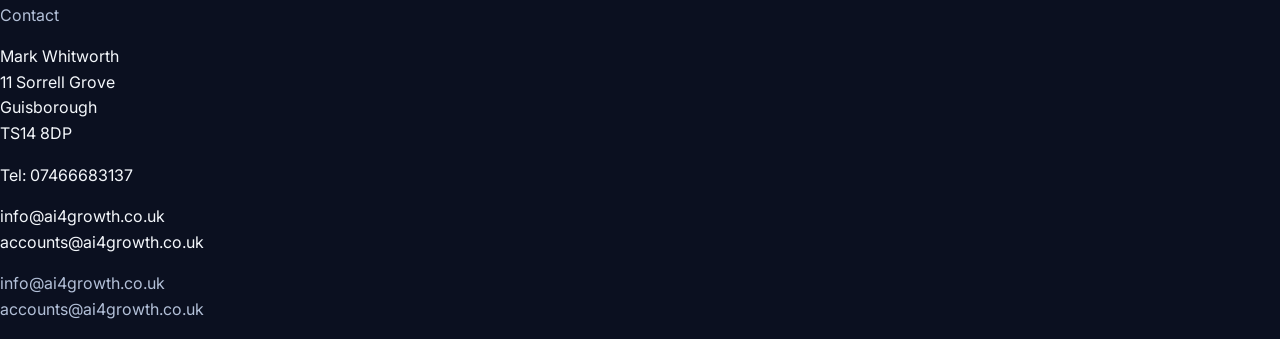
==== commit cc4a9ac3: "Update aesthetics.html" ====
--- a/aesthetics.html
+++ b/aesthetics.html
@@ -203,6 +203,26 @@
   </div>
 </footer>
 
+  <div class="footer-contact">
+  <p class="muted">Contact</p>
+  
+  <p>
+    Mark Whitworth<br>
+    11 Sorrell Grove<br>
+    Guisborough<br>
+    TS14 8DP
+  </p>
+
+  <p>
+    Tel: <a href="tel:07466683137">07466683137</a>
+  </p>
+
+  <p>
+    <a href="mailto:info@ai4growth.co.uk">info@ai4growth.co.uk</a><br>
+    <a href="mailto:accounts@ai4growth.co.uk">accounts@ai4growth.co.uk</a>
+  </p>
+</div>
+  
   <p class="muted">
   <a href="mailto:info@ai4growth.co.uk">info@ai4growth.co.uk</a><br>
   <a href="mailto:accounts@ai4growth.co.uk">accounts@ai4growth.co.uk</a>
